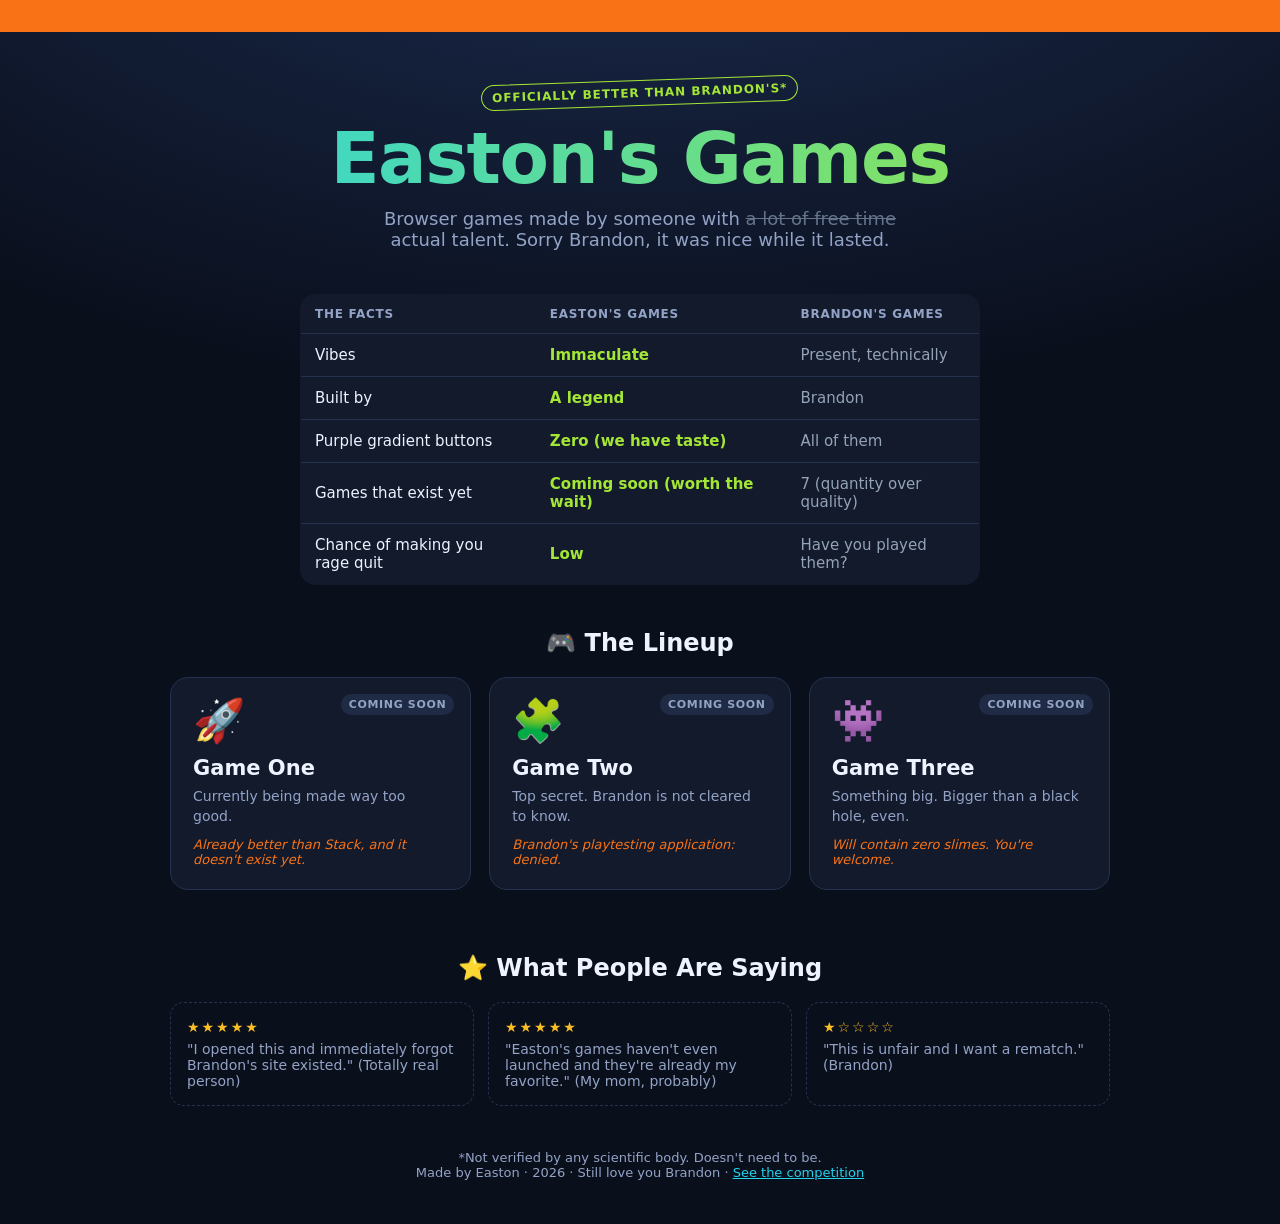
==== index.html @ 16ebfa42 "Add Easton's Games home page for GitHub Pages. Publish the landing page from the repository root, wi" ====
<!DOCTYPE html>
<html lang="en">
<head>
<meta charset="utf-8">
<meta name="viewport" content="width=device-width,initial-scale=1">
<title>Easton's Games (Better Than Brandon's)</title>
<style>
  :root{--bg:#0a0f1c;--card:#121a2c;--line:#24324f;--txt:#eef3ff;--muted:#93a3c6;--a:#22d3ee;--b:#a3e635;--hot:#f97316}
  *{box-sizing:border-box}
  body{margin:0;font-family:-apple-system,system-ui,Segoe UI,Roboto,sans-serif;background:radial-gradient(1100px 600px at 50% -200px,#1d2f55,var(--bg));color:var(--txt);min-height:100vh}
  .ticker{background:var(--hot);color:#111;font-weight:800;font-size:14px;white-space:nowrap;overflow:hidden;padding:8px 0}
  .ticker span{display:inline-block;padding-left:100%;animation:scroll 28s linear infinite}
  @keyframes scroll{to{transform:translateX(-100%)}}
  header{text-align:center;padding:48px 20px 10px}
  .badge{display:inline-block;font-size:12px;font-weight:800;letter-spacing:.08em;text-transform:uppercase;color:var(--b);border:1px solid var(--b);padding:5px 10px;border-radius:999px;transform:rotate(-2deg)}
  h1{margin:16px 0 0;font-size:clamp(40px,8vw,72px);letter-spacing:-1.5px;line-height:1;background:linear-gradient(90deg,var(--a),var(--b));-webkit-background-clip:text;background-clip:text;color:transparent}
  header p{color:var(--muted);margin:14px auto 0;font-size:18px;max-width:560px}
  header p s{color:#64748b}
  .vs{max-width:720px;margin:34px auto 6px;padding:0 20px}
  .vs table{width:100%;border-collapse:collapse;background:var(--card);border:1px solid var(--line);border-radius:16px;overflow:hidden;font-size:15px}
  .vs th,.vs td{padding:12px 14px;text-align:left;border-bottom:1px solid var(--line)}
  .vs tr:last-child td{border-bottom:0}
  .vs th{font-size:12px;text-transform:uppercase;letter-spacing:.06em;color:var(--muted)}
  .vs td:nth-child(2){color:var(--b);font-weight:700}
  .vs td:nth-child(3){color:#94a3b8}
  h3{text-align:center;margin:44px 0 0;font-size:24px}
  main{max-width:980px;margin:0 auto;padding:20px;display:grid;grid-template-columns:repeat(auto-fill,minmax(270px,1fr));gap:18px}
  .card{position:relative;display:block;padding:22px;border-radius:18px;background:var(--card);border:1px solid var(--line);color:inherit;text-decoration:none;transition:transform .15s,border-color .15s,box-shadow .15s}
  .card:hover{transform:translateY(-4px) rotate(-.5deg);border-color:var(--a);box-shadow:0 12px 30px -10px rgba(34,211,238,.45)}
  .icon{font-size:42px;line-height:1}
  .card h2{margin:14px 0 6px;font-size:21px}
  .card p{margin:0;color:var(--muted);font-size:14px;line-height:1.45}
  .card .burn{margin-top:10px;font-size:13px;color:var(--hot);font-style:italic}
  .tag{position:absolute;top:16px;right:16px;font-size:11px;font-weight:800;text-transform:uppercase;letter-spacing:.06em;padding:4px 8px;border-radius:999px;background:#1f2b45;color:var(--muted)}
  .reviews{max-width:980px;margin:20px auto 0;padding:0 20px;display:grid;grid-template-columns:repeat(auto-fill,minmax(280px,1fr));gap:14px}
  .review{background:transparent;border:1px dashed var(--line);border-radius:14px;padding:16px;font-size:14px;color:var(--muted)}
  .review b{display:block;color:#fbbf24;margin-bottom:6px;letter-spacing:2px}
  footer{text-align:center;color:var(--muted);font-size:13px;padding:44px 20px}
  footer a{color:var(--a)}
</style>
</head>
<body>
<div class="ticker"><span>🚨 BREAKING: Local man Brandon reportedly "fine" after seeing a better games site 🚨 &nbsp; Scientists confirm Easton's Games are 100% more Easton than Brandon's &nbsp; 🏆 &nbsp; Brandon's Black Hole game has been asked to devour his own site &nbsp; 🚨 &nbsp; Experts agree: it's not a competition, but if it were, Easton would win</span></div>

<header>
  <span class="badge">Officially better than Brandon's*</span>
  <h1>Easton's Games</h1>
  <p>Browser games made by someone with <s>a lot of free time</s> actual talent. Sorry Brandon, it was nice while it lasted.</p>
</header>

<section class="vs">
  <table>
    <tr><th>The facts</th><th>Easton's Games</th><th>Brandon's Games</th></tr>
    <tr><td>Vibes</td><td>Immaculate</td><td>Present, technically</td></tr>
    <tr><td>Built by</td><td>A legend</td><td>Brandon</td></tr>
    <tr><td>Purple gradient buttons</td><td>Zero (we have taste)</td><td>All of them</td></tr>
    <tr><td>Games that exist yet</td><td>Coming soon (worth the wait)</td><td>7 (quantity over quality)</td></tr>
    <tr><td>Chance of making you rage quit</td><td>Low</td><td>Have you played them?</td></tr>
  </table>
</section>

<h3>🎮 The Lineup</h3>
<main>
  <a class="card"><span class="tag">Coming soon</span><div class="icon">🚀</div><h2>Game One</h2><p>Currently being made way too good.</p><div class="burn">Already better than Stack, and it doesn't exist yet.</div></a>
  <a class="card"><span class="tag">Coming soon</span><div class="icon">🧩</div><h2>Game Two</h2><p>Top secret. Brandon is not cleared to know.</p><div class="burn">Brandon's playtesting application: denied.</div></a>
  <a class="card"><span class="tag">Coming soon</span><div class="icon">👾</div><h2>Game Three</h2><p>Something big. Bigger than a black hole, even.</p><div class="burn">Will contain zero slimes. You're welcome.</div></a>
</main>

<h3>⭐ What People Are Saying</h3>
<section class="reviews">
  <div class="review"><b>★★★★★</b>"I opened this and immediately forgot Brandon's site existed." (Totally real person)</div>
  <div class="review"><b>★★★★★</b>"Easton's games haven't even launched and they're already my favorite." (My mom, probably)</div>
  <div class="review"><b>★☆☆☆☆</b>"This is unfair and I want a rematch." (Brandon)</div>
</section>

<footer>*Not verified by any scientific body. Doesn't need to be.<br>Made by Easton · 2026 · Still love you Brandon · <a href="https://brandon-games-2026.github.io">See the competition</a></footer>
</body>
</html>
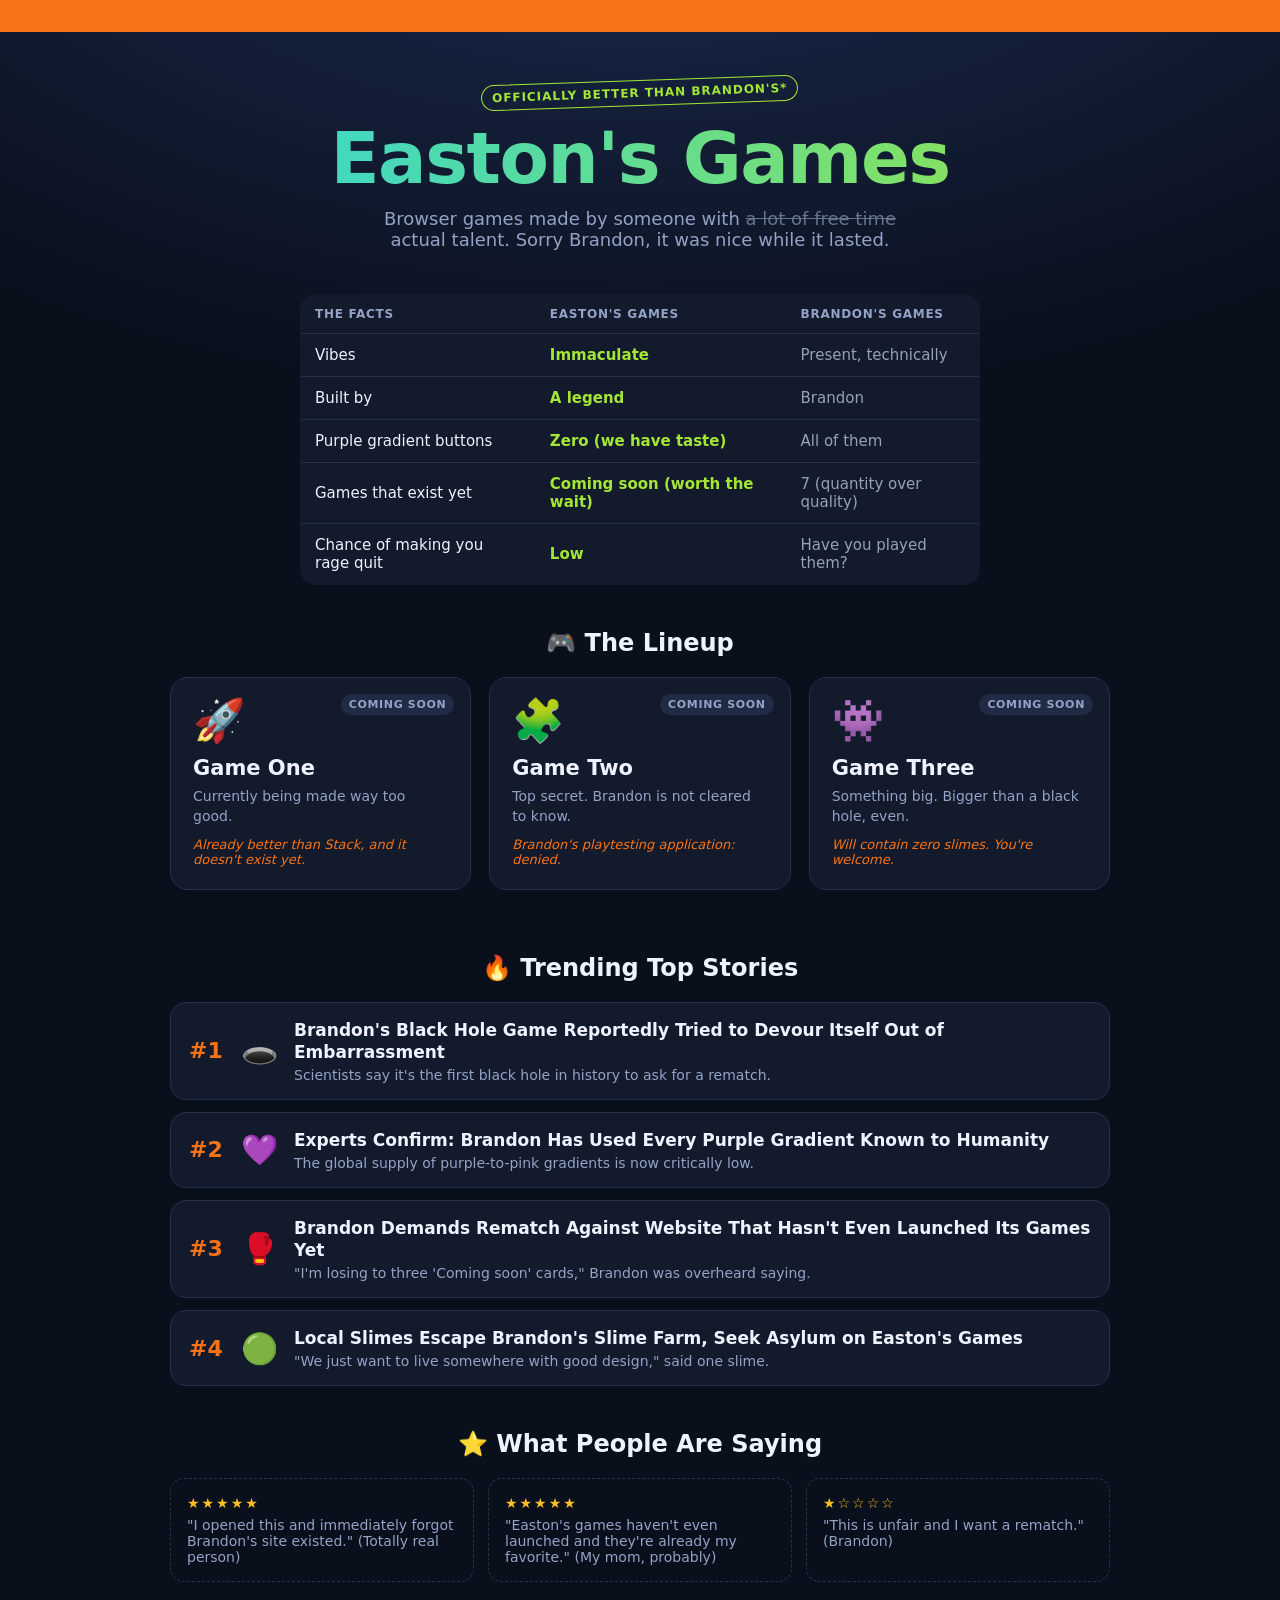
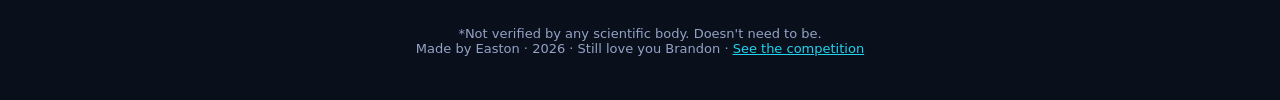
==== commit 04f86120: "Add Trending Top Stories pages. Replace the home page and publish the four story articles under stor" ====
--- a/index.html
+++ b/index.html
@@ -35,6 +35,13 @@
   .reviews{max-width:980px;margin:20px auto 0;padding:0 20px;display:grid;grid-template-columns:repeat(auto-fill,minmax(280px,1fr));gap:14px}
   .review{background:transparent;border:1px dashed var(--line);border-radius:14px;padding:16px;font-size:14px;color:var(--muted)}
   .review b{display:block;color:#fbbf24;margin-bottom:6px;letter-spacing:2px}
+  .stories{max-width:980px;margin:20px auto 0;padding:0 20px;display:grid;gap:12px}
+  .story{display:flex;align-items:center;gap:16px;padding:16px 18px;border-radius:16px;background:var(--card);border:1px solid var(--line);color:inherit;text-decoration:none;transition:transform .15s,border-color .15s}
+  .story:hover{transform:translateX(6px);border-color:var(--hot)}
+  .rank{font-weight:900;font-size:22px;color:var(--hot);min-width:36px}
+  .sicon{font-size:30px}
+  .stxt b{display:block;font-size:17px;line-height:1.3}
+  .stxt small{display:block;color:var(--muted);font-size:14px;margin-top:4px}
   footer{text-align:center;color:var(--muted);font-size:13px;padding:44px 20px}
   footer a{color:var(--a)}
 </style>
@@ -66,6 +73,10 @@
   <a class="card"><span class="tag">Coming soon</span><div class="icon">👾</div><h2>Game Three</h2><p>Something big. Bigger than a black hole, even.</p><div class="burn">Will contain zero slimes. You're welcome.</div></a>
 </main>
 
+
+<h3>🔥 Trending Top Stories</h3>
+<section class="stories"><a class="story" href="stories/black-hole.html"><span class="rank">#1</span><span class="sicon">🕳️</span><span class="stxt"><b>Brandon&#x27;s Black Hole Game Reportedly Tried to Devour Itself Out of Embarrassment</b><small>Scientists say it&#x27;s the first black hole in history to ask for a rematch.</small></span></a><a class="story" href="stories/purple.html"><span class="rank">#2</span><span class="sicon">💜</span><span class="stxt"><b>Experts Confirm: Brandon Has Used Every Purple Gradient Known to Humanity</b><small>The global supply of purple-to-pink gradients is now critically low.</small></span></a><a class="story" href="stories/rematch.html"><span class="rank">#3</span><span class="sicon">🥊</span><span class="stxt"><b>Brandon Demands Rematch Against Website That Hasn&#x27;t Even Launched Its Games Yet</b><small>&quot;I&#x27;m losing to three &#x27;Coming soon&#x27; cards,&quot; Brandon was overheard saying.</small></span></a><a class="story" href="stories/slimes.html"><span class="rank">#4</span><span class="sicon">🟢</span><span class="stxt"><b>Local Slimes Escape Brandon&#x27;s Slime Farm, Seek Asylum on Easton&#x27;s Games</b><small>&quot;We just want to live somewhere with good design,&quot; said one slime.</small></span></a></section>
+
 <h3>⭐ What People Are Saying</h3>
 <section class="reviews">
   <div class="review"><b>★★★★★</b>"I opened this and immediately forgot Brandon's site existed." (Totally real person)</div>
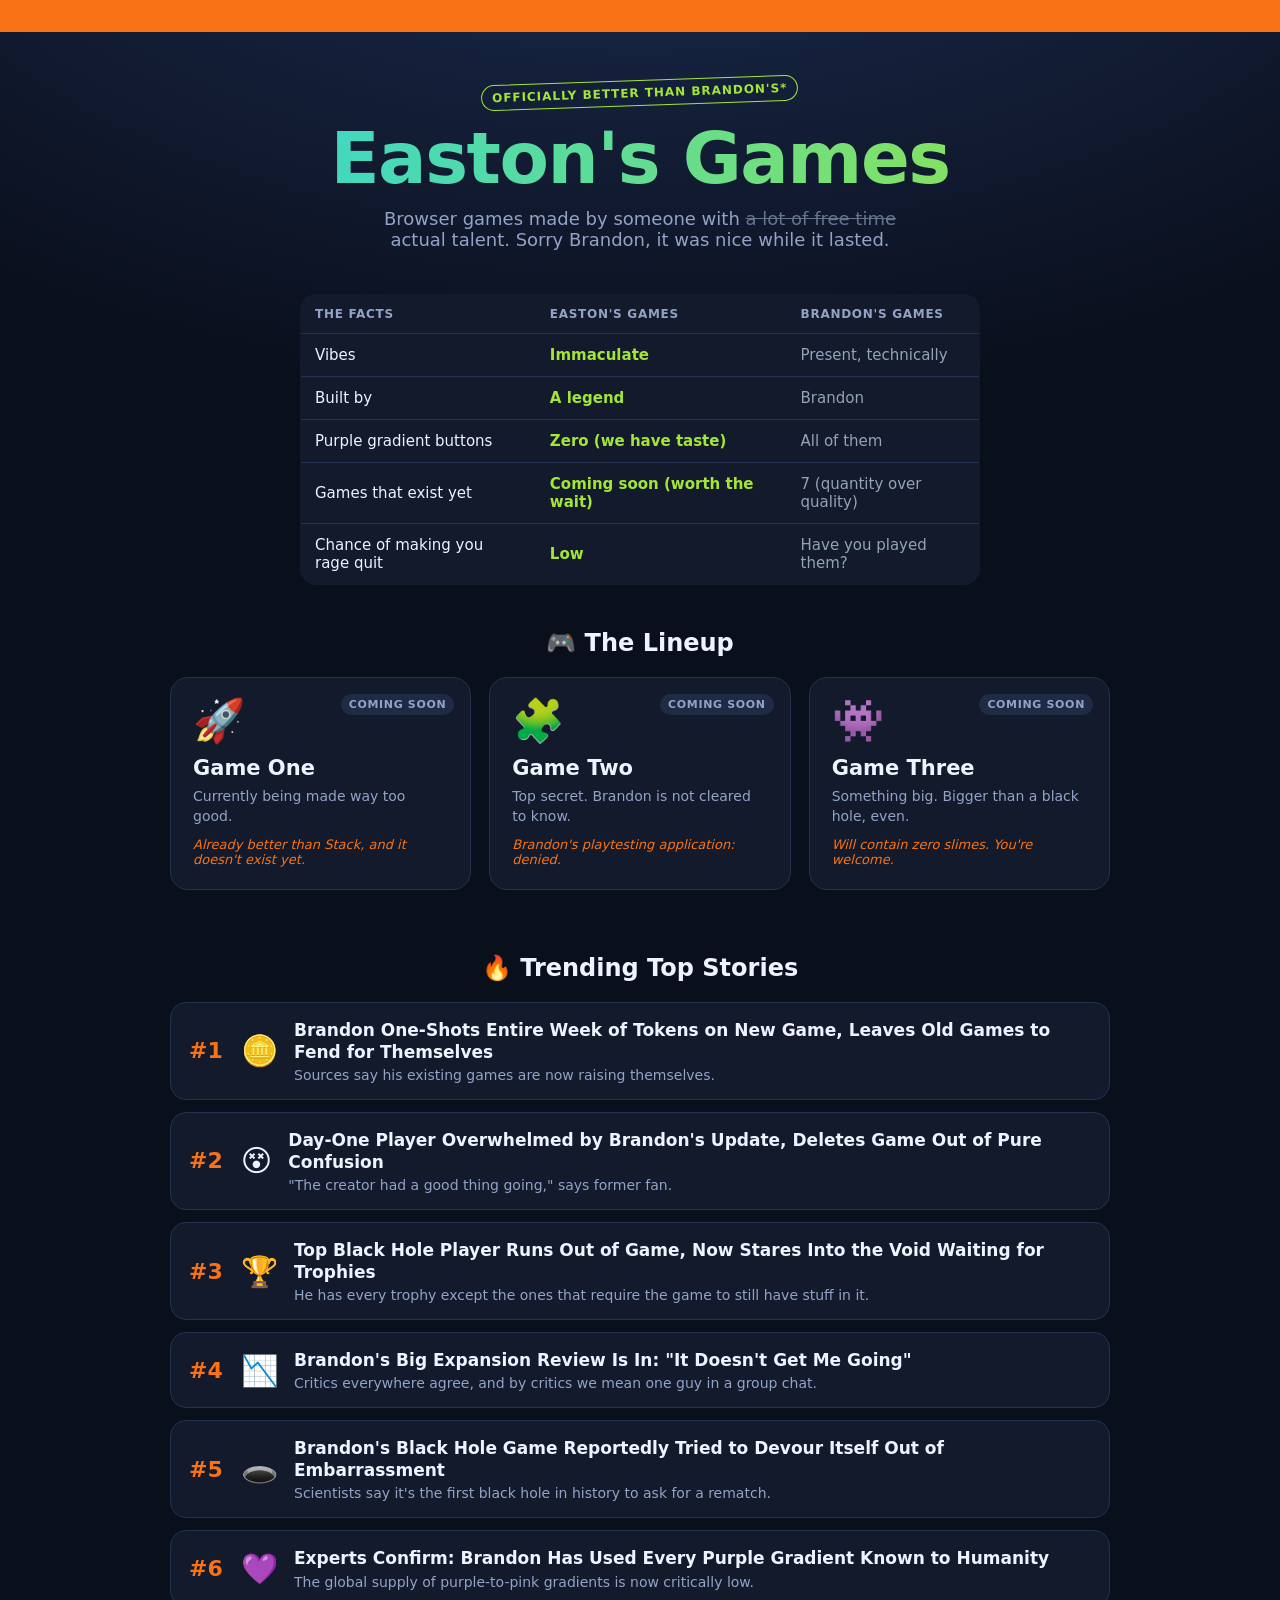
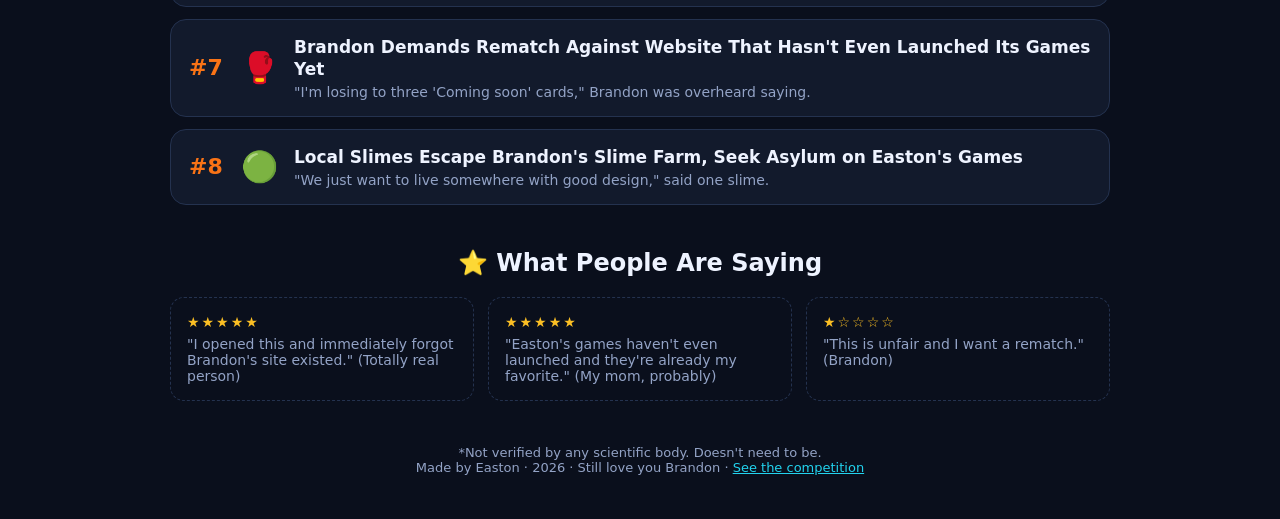
==== commit bb1c4347: "Update Trending Top Stories with four new articles. Replace the home page and publish the latest sto" ====
--- a/index.html
+++ b/index.html
@@ -75,7 +75,7 @@
 
 
 <h3>🔥 Trending Top Stories</h3>
-<section class="stories"><a class="story" href="stories/black-hole.html"><span class="rank">#1</span><span class="sicon">🕳️</span><span class="stxt"><b>Brandon&#x27;s Black Hole Game Reportedly Tried to Devour Itself Out of Embarrassment</b><small>Scientists say it&#x27;s the first black hole in history to ask for a rematch.</small></span></a><a class="story" href="stories/purple.html"><span class="rank">#2</span><span class="sicon">💜</span><span class="stxt"><b>Experts Confirm: Brandon Has Used Every Purple Gradient Known to Humanity</b><small>The global supply of purple-to-pink gradients is now critically low.</small></span></a><a class="story" href="stories/rematch.html"><span class="rank">#3</span><span class="sicon">🥊</span><span class="stxt"><b>Brandon Demands Rematch Against Website That Hasn&#x27;t Even Launched Its Games Yet</b><small>&quot;I&#x27;m losing to three &#x27;Coming soon&#x27; cards,&quot; Brandon was overheard saying.</small></span></a><a class="story" href="stories/slimes.html"><span class="rank">#4</span><span class="sicon">🟢</span><span class="stxt"><b>Local Slimes Escape Brandon&#x27;s Slime Farm, Seek Asylum on Easton&#x27;s Games</b><small>&quot;We just want to live somewhere with good design,&quot; said one slime.</small></span></a></section>
+<section class="stories"><a class="story" href="stories/tokens.html"><span class="rank">#1</span><span class="sicon">🪙</span><span class="stxt"><b>Brandon One-Shots Entire Week of Tokens on New Game, Leaves Old Games to Fend for Themselves</b><small>Sources say his existing games are now raising themselves.</small></span></a><a class="story" href="stories/overwhelmed.html"><span class="rank">#2</span><span class="sicon">😵</span><span class="stxt"><b>Day-One Player Overwhelmed by Brandon&#x27;s Update, Deletes Game Out of Pure Confusion</b><small>&quot;The creator had a good thing going,&quot; says former fan.</small></span></a><a class="story" href="stories/no-content.html"><span class="rank">#3</span><span class="sicon">🏆</span><span class="stxt"><b>Top Black Hole Player Runs Out of Game, Now Stares Into the Void Waiting for Trophies</b><small>He has every trophy except the ones that require the game to still have stuff in it.</small></span></a><a class="story" href="stories/expansion.html"><span class="rank">#4</span><span class="sicon">📉</span><span class="stxt"><b>Brandon&#x27;s Big Expansion Review Is In: &quot;It Doesn&#x27;t Get Me Going&quot;</b><small>Critics everywhere agree, and by critics we mean one guy in a group chat.</small></span></a><a class="story" href="stories/black-hole.html"><span class="rank">#5</span><span class="sicon">🕳️</span><span class="stxt"><b>Brandon&#x27;s Black Hole Game Reportedly Tried to Devour Itself Out of Embarrassment</b><small>Scientists say it&#x27;s the first black hole in history to ask for a rematch.</small></span></a><a class="story" href="stories/purple.html"><span class="rank">#6</span><span class="sicon">💜</span><span class="stxt"><b>Experts Confirm: Brandon Has Used Every Purple Gradient Known to Humanity</b><small>The global supply of purple-to-pink gradients is now critically low.</small></span></a><a class="story" href="stories/rematch.html"><span class="rank">#7</span><span class="sicon">🥊</span><span class="stxt"><b>Brandon Demands Rematch Against Website That Hasn&#x27;t Even Launched Its Games Yet</b><small>&quot;I&#x27;m losing to three &#x27;Coming soon&#x27; cards,&quot; Brandon was overheard saying.</small></span></a><a class="story" href="stories/slimes.html"><span class="rank">#8</span><span class="sicon">🟢</span><span class="stxt"><b>Local Slimes Escape Brandon&#x27;s Slime Farm, Seek Asylum on Easton&#x27;s Games</b><small>&quot;We just want to live somewhere with good design,&quot; said one slime.</small></span></a></section>
 
 <h3>⭐ What People Are Saying</h3>
 <section class="reviews">
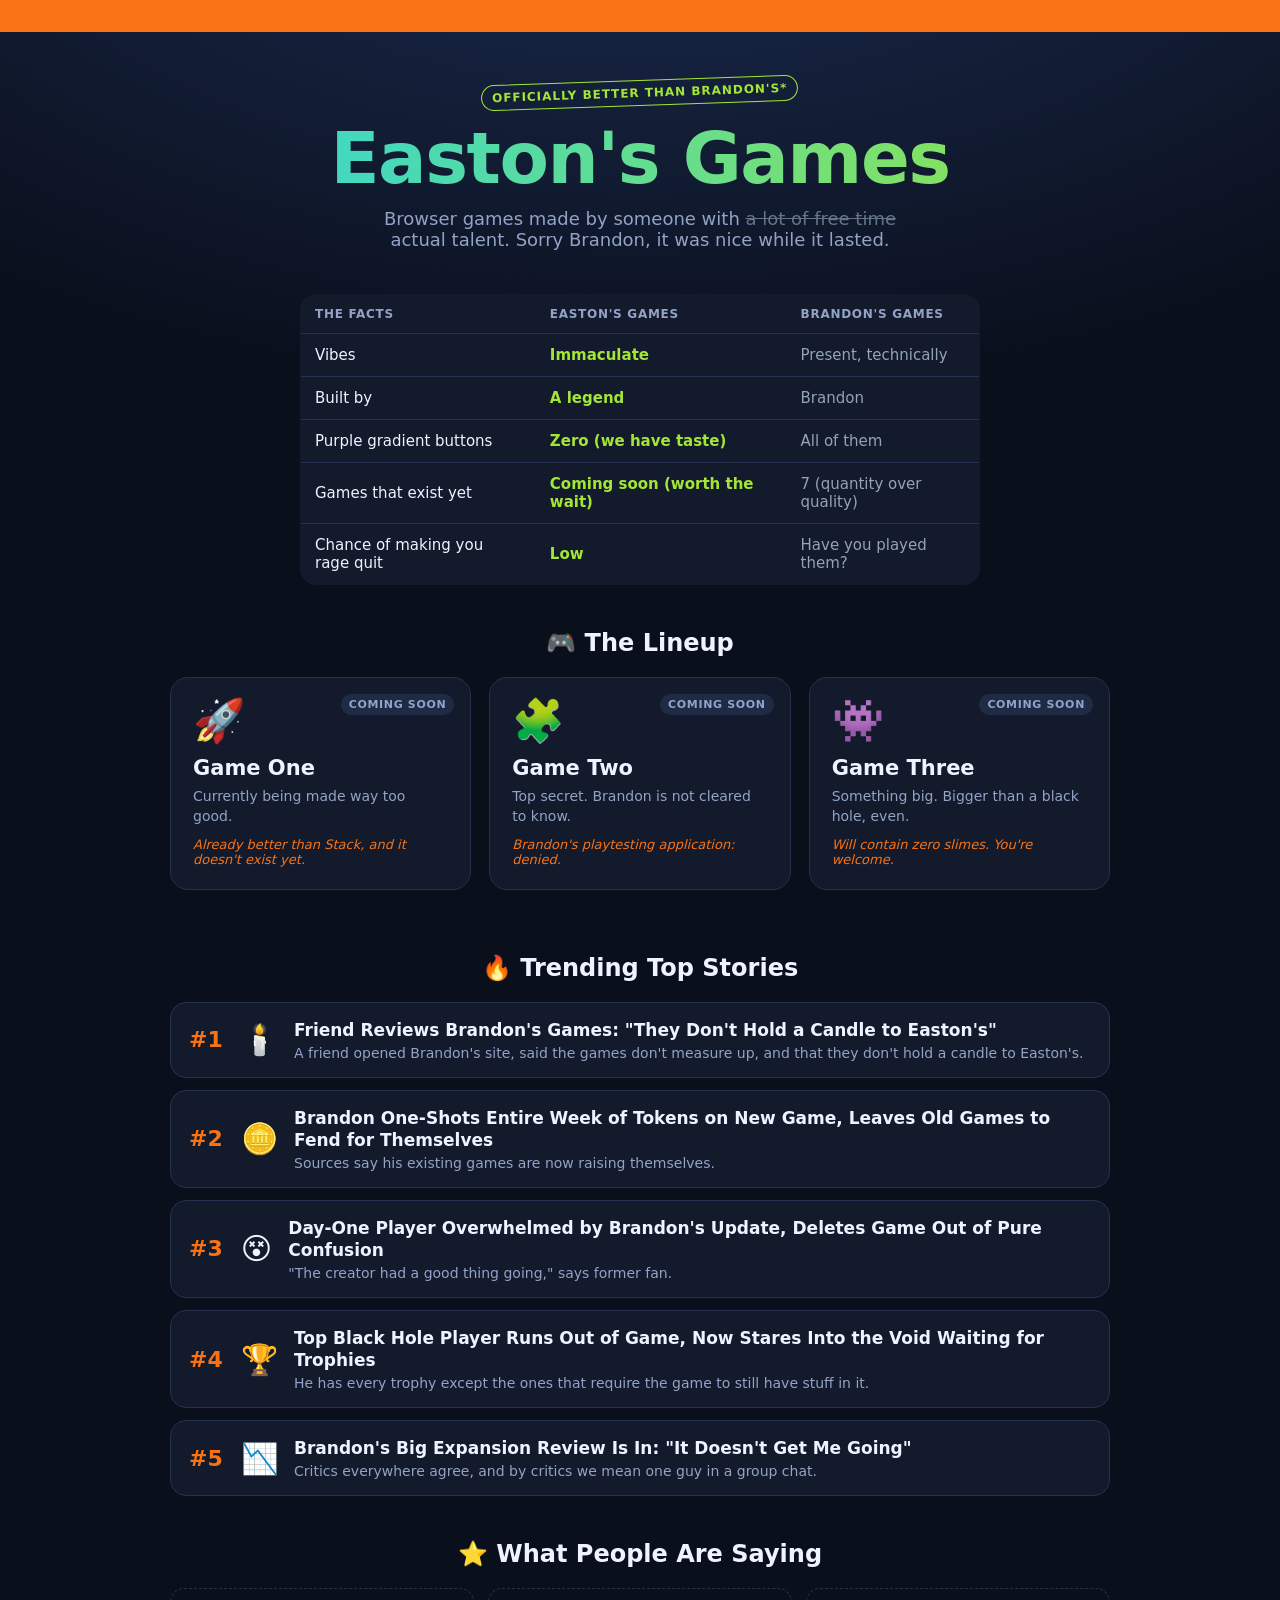
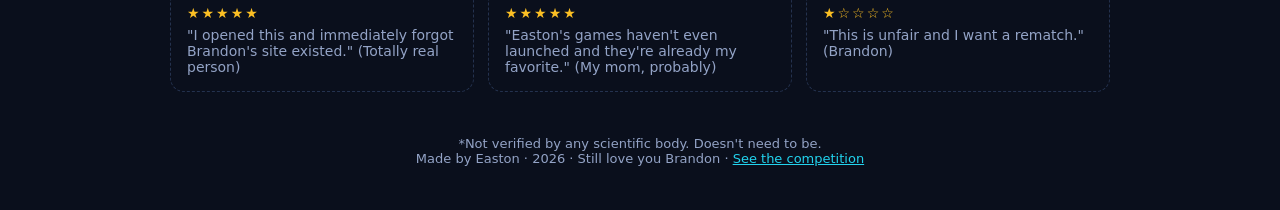
==== commit 6121e22a: "Add candle review story and drop older trending pages. Lead the homepage with an anonymous friend's " ====
--- a/index.html
+++ b/index.html
@@ -47,7 +47,7 @@
 </style>
 </head>
 <body>
-<div class="ticker"><span>🚨 BREAKING: Local man Brandon reportedly "fine" after seeing a better games site 🚨 &nbsp; Scientists confirm Easton's Games are 100% more Easton than Brandon's &nbsp; 🏆 &nbsp; Brandon's Black Hole game has been asked to devour his own site &nbsp; 🚨 &nbsp; Experts agree: it's not a competition, but if it were, Easton would win</span></div>
+<div class="ticker"><span>🚨 BREAKING: A friend says Brandon's games don't hold a candle to Easton's 🚨 &nbsp; Scientists confirm Easton's Games are 100% more Easton than Brandon's &nbsp; 🕯️ &nbsp; Independent playtester declares the catalog officially outmatched &nbsp; 🚨 &nbsp; Experts agree: it's not a competition, but if it were, Easton would win</span></div>
 
 <header>
   <span class="badge">Officially better than Brandon's*</span>
@@ -75,7 +75,7 @@
 
 
 <h3>🔥 Trending Top Stories</h3>
-<section class="stories"><a class="story" href="stories/tokens.html"><span class="rank">#1</span><span class="sicon">🪙</span><span class="stxt"><b>Brandon One-Shots Entire Week of Tokens on New Game, Leaves Old Games to Fend for Themselves</b><small>Sources say his existing games are now raising themselves.</small></span></a><a class="story" href="stories/overwhelmed.html"><span class="rank">#2</span><span class="sicon">😵</span><span class="stxt"><b>Day-One Player Overwhelmed by Brandon&#x27;s Update, Deletes Game Out of Pure Confusion</b><small>&quot;The creator had a good thing going,&quot; says former fan.</small></span></a><a class="story" href="stories/no-content.html"><span class="rank">#3</span><span class="sicon">🏆</span><span class="stxt"><b>Top Black Hole Player Runs Out of Game, Now Stares Into the Void Waiting for Trophies</b><small>He has every trophy except the ones that require the game to still have stuff in it.</small></span></a><a class="story" href="stories/expansion.html"><span class="rank">#4</span><span class="sicon">📉</span><span class="stxt"><b>Brandon&#x27;s Big Expansion Review Is In: &quot;It Doesn&#x27;t Get Me Going&quot;</b><small>Critics everywhere agree, and by critics we mean one guy in a group chat.</small></span></a><a class="story" href="stories/black-hole.html"><span class="rank">#5</span><span class="sicon">🕳️</span><span class="stxt"><b>Brandon&#x27;s Black Hole Game Reportedly Tried to Devour Itself Out of Embarrassment</b><small>Scientists say it&#x27;s the first black hole in history to ask for a rematch.</small></span></a><a class="story" href="stories/purple.html"><span class="rank">#6</span><span class="sicon">💜</span><span class="stxt"><b>Experts Confirm: Brandon Has Used Every Purple Gradient Known to Humanity</b><small>The global supply of purple-to-pink gradients is now critically low.</small></span></a><a class="story" href="stories/rematch.html"><span class="rank">#7</span><span class="sicon">🥊</span><span class="stxt"><b>Brandon Demands Rematch Against Website That Hasn&#x27;t Even Launched Its Games Yet</b><small>&quot;I&#x27;m losing to three &#x27;Coming soon&#x27; cards,&quot; Brandon was overheard saying.</small></span></a><a class="story" href="stories/slimes.html"><span class="rank">#8</span><span class="sicon">🟢</span><span class="stxt"><b>Local Slimes Escape Brandon&#x27;s Slime Farm, Seek Asylum on Easton&#x27;s Games</b><small>&quot;We just want to live somewhere with good design,&quot; said one slime.</small></span></a></section>
+<section class="stories"><a class="story" href="stories/candle.html"><span class="rank">#1</span><span class="sicon">🕯️</span><span class="stxt"><b>Friend Reviews Brandon&#x27;s Games: &quot;They Don&#x27;t Hold a Candle to Easton&#x27;s&quot;</b><small>A friend opened Brandon&#x27;s site, said the games don&#x27;t measure up, and that they don&#x27;t hold a candle to Easton&#x27;s.</small></span></a><a class="story" href="stories/tokens.html"><span class="rank">#2</span><span class="sicon">🪙</span><span class="stxt"><b>Brandon One-Shots Entire Week of Tokens on New Game, Leaves Old Games to Fend for Themselves</b><small>Sources say his existing games are now raising themselves.</small></span></a><a class="story" href="stories/overwhelmed.html"><span class="rank">#3</span><span class="sicon">😵</span><span class="stxt"><b>Day-One Player Overwhelmed by Brandon&#x27;s Update, Deletes Game Out of Pure Confusion</b><small>&quot;The creator had a good thing going,&quot; says former fan.</small></span></a><a class="story" href="stories/no-content.html"><span class="rank">#4</span><span class="sicon">🏆</span><span class="stxt"><b>Top Black Hole Player Runs Out of Game, Now Stares Into the Void Waiting for Trophies</b><small>He has every trophy except the ones that require the game to still have stuff in it.</small></span></a><a class="story" href="stories/expansion.html"><span class="rank">#5</span><span class="sicon">📉</span><span class="stxt"><b>Brandon&#x27;s Big Expansion Review Is In: &quot;It Doesn&#x27;t Get Me Going&quot;</b><small>Critics everywhere agree, and by critics we mean one guy in a group chat.</small></span></a></section>
 
 <h3>⭐ What People Are Saying</h3>
 <section class="reviews">
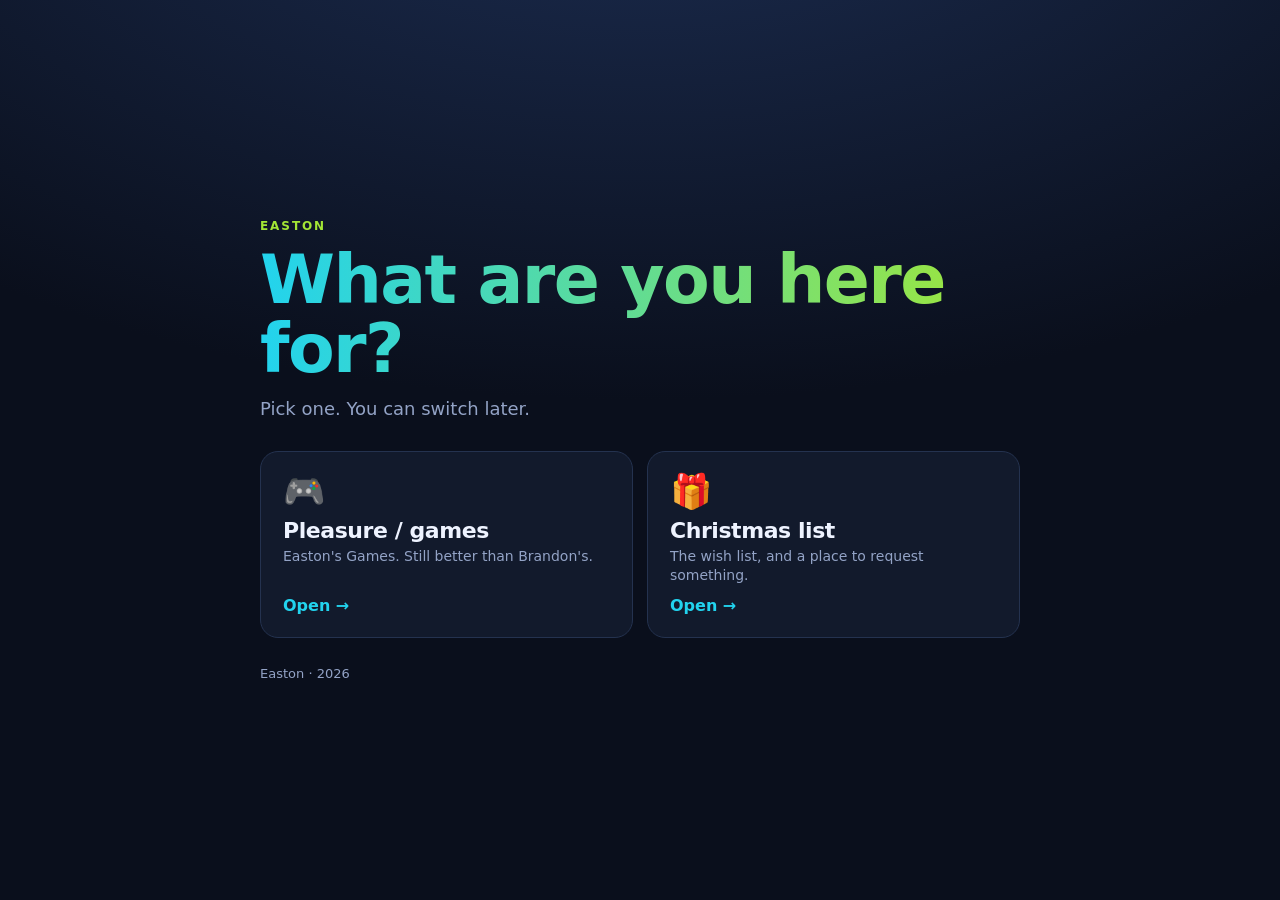
==== commit 121ddbe4: "Add a front-door question and Easton's Christmas list. Move the games page to games.html so story li" ====
--- a/index.html
+++ b/index.html
@@ -3,87 +3,158 @@
 <head>
 <meta charset="utf-8">
 <meta name="viewport" content="width=device-width,initial-scale=1">
-<title>Easton's Games (Better Than Brandon's)</title>
+<meta name="theme-color" content="#0a0f1c">
+<title>What are you here for? · Easton</title>
 <style>
-  :root{--bg:#0a0f1c;--card:#121a2c;--line:#24324f;--txt:#eef3ff;--muted:#93a3c6;--a:#22d3ee;--b:#a3e635;--hot:#f97316}
+  :root{--bg:#0a0f1c;--card:#121a2c;--line:#24324f;--txt:#eef3ff;--muted:#93a3c6;--a:#22d3ee;--b:#a3e635;color-scheme:dark}
   *{box-sizing:border-box}
-  body{margin:0;font-family:-apple-system,system-ui,Segoe UI,Roboto,sans-serif;background:radial-gradient(1100px 600px at 50% -200px,#1d2f55,var(--bg));color:var(--txt);min-height:100vh}
-  .ticker{background:var(--hot);color:#111;font-weight:800;font-size:14px;white-space:nowrap;overflow:hidden;padding:8px 0}
-  .ticker span{display:inline-block;padding-left:100%;animation:scroll 28s linear infinite}
-  @keyframes scroll{to{transform:translateX(-100%)}}
-  header{text-align:center;padding:48px 20px 10px}
-  .badge{display:inline-block;font-size:12px;font-weight:800;letter-spacing:.08em;text-transform:uppercase;color:var(--b);border:1px solid var(--b);padding:5px 10px;border-radius:999px;transform:rotate(-2deg)}
-  h1{margin:16px 0 0;font-size:clamp(40px,8vw,72px);letter-spacing:-1.5px;line-height:1;background:linear-gradient(90deg,var(--a),var(--b));-webkit-background-clip:text;background-clip:text;color:transparent}
-  header p{color:var(--muted);margin:14px auto 0;font-size:18px;max-width:560px}
-  header p s{color:#64748b}
-  .vs{max-width:720px;margin:34px auto 6px;padding:0 20px}
-  .vs table{width:100%;border-collapse:collapse;background:var(--card);border:1px solid var(--line);border-radius:16px;overflow:hidden;font-size:15px}
-  .vs th,.vs td{padding:12px 14px;text-align:left;border-bottom:1px solid var(--line)}
-  .vs tr:last-child td{border-bottom:0}
-  .vs th{font-size:12px;text-transform:uppercase;letter-spacing:.06em;color:var(--muted)}
-  .vs td:nth-child(2){color:var(--b);font-weight:700}
-  .vs td:nth-child(3){color:#94a3b8}
-  h3{text-align:center;margin:44px 0 0;font-size:24px}
-  main{max-width:980px;margin:0 auto;padding:20px;display:grid;grid-template-columns:repeat(auto-fill,minmax(270px,1fr));gap:18px}
-  .card{position:relative;display:block;padding:22px;border-radius:18px;background:var(--card);border:1px solid var(--line);color:inherit;text-decoration:none;transition:transform .15s,border-color .15s,box-shadow .15s}
-  .card:hover{transform:translateY(-4px) rotate(-.5deg);border-color:var(--a);box-shadow:0 12px 30px -10px rgba(34,211,238,.45)}
-  .icon{font-size:42px;line-height:1}
-  .card h2{margin:14px 0 6px;font-size:21px}
-  .card p{margin:0;color:var(--muted);font-size:14px;line-height:1.45}
-  .card .burn{margin-top:10px;font-size:13px;color:var(--hot);font-style:italic}
-  .tag{position:absolute;top:16px;right:16px;font-size:11px;font-weight:800;text-transform:uppercase;letter-spacing:.06em;padding:4px 8px;border-radius:999px;background:#1f2b45;color:var(--muted)}
-  .reviews{max-width:980px;margin:20px auto 0;padding:0 20px;display:grid;grid-template-columns:repeat(auto-fill,minmax(280px,1fr));gap:14px}
-  .review{background:transparent;border:1px dashed var(--line);border-radius:14px;padding:16px;font-size:14px;color:var(--muted)}
-  .review b{display:block;color:#fbbf24;margin-bottom:6px;letter-spacing:2px}
-  .stories{max-width:980px;margin:20px auto 0;padding:0 20px;display:grid;gap:12px}
-  .story{display:flex;align-items:center;gap:16px;padding:16px 18px;border-radius:16px;background:var(--card);border:1px solid var(--line);color:inherit;text-decoration:none;transition:transform .15s,border-color .15s}
-  .story:hover{transform:translateX(6px);border-color:var(--hot)}
-  .rank{font-weight:900;font-size:22px;color:var(--hot);min-width:36px}
-  .sicon{font-size:30px}
-  .stxt b{display:block;font-size:17px;line-height:1.3}
-  .stxt small{display:block;color:var(--muted);font-size:14px;margin-top:4px}
-  footer{text-align:center;color:var(--muted);font-size:13px;padding:44px 20px}
-  footer a{color:var(--a)}
+  [hidden]{display:none !important}
+  body{margin:0;min-height:100vh;min-height:100dvh;display:flex;align-items:center;justify-content:center;font-family:-apple-system,system-ui,Segoe UI,Roboto,sans-serif;background:radial-gradient(1100px 600px at 50% -200px,#1d2f55,var(--bg));color:var(--txt);padding:max(28px,env(safe-area-inset-top)) 20px max(28px,env(safe-area-inset-bottom))}
+  .gate{width:min(760px,100%)}
+  .kicker{margin:0;font-size:12px;font-weight:800;letter-spacing:.16em;text-transform:uppercase;color:var(--b)}
+  h1{margin:12px 0 0;font-size:clamp(40px,8vw,68px);letter-spacing:-1.6px;line-height:1.02;background:linear-gradient(90deg,var(--a),var(--b));-webkit-background-clip:text;background-clip:text;color:transparent}
+  .lede{margin:14px 0 0;color:var(--muted);font-size:18px;min-height:1.4em}
+  .choices{margin-top:28px;display:grid;gap:14px}
+  @media(min-width:720px){.choices{grid-template-columns:1fr 1fr}}
+  .choice{display:flex;flex-direction:column;align-items:flex-start;gap:10px;min-height:148px;width:100%;padding:22px;border-radius:18px;background:var(--card);border:1px solid var(--line);color:inherit;text-decoration:none;font:inherit;text-align:left;cursor:pointer;transition:transform .15s,border-color .15s,box-shadow .15s}
+  .choice:hover,.choice:focus-visible{transform:translateY(-4px) rotate(-.4deg);border-color:var(--a);box-shadow:0 12px 30px -10px rgba(34,211,238,.45);outline:none}
+  .choice .emoji{font-size:34px;line-height:1}
+  .choice strong{display:block;font-size:clamp(18px,2.4vw,22px);letter-spacing:-.02em}
+  .choice small{display:block;margin-top:4px;color:var(--muted);font-size:14px;line-height:1.4}
+  .choice .go{margin-top:auto;color:var(--a);font-weight:800}
+  .back{margin-top:16px;background:none;border:0;color:var(--muted);font:inherit;font-size:14px;font-weight:600;cursor:pointer;padding:8px 0}
+  .back:hover,.back:focus-visible{color:var(--a);outline:none}
+  .note{margin:14px 0 0;color:#fdba74;font-size:14px}
+  footer{margin-top:28px;color:var(--muted);font-size:13px}
+  @media(prefers-reduced-motion:reduce){.choice{transition:none}}
 </style>
 </head>
 <body>
-<div class="ticker"><span>🚨 BREAKING: A friend says Brandon's games don't hold a candle to Easton's 🚨 &nbsp; Scientists confirm Easton's Games are 100% more Easton than Brandon's &nbsp; 🕯️ &nbsp; Independent playtester declares the catalog officially outmatched &nbsp; 🚨 &nbsp; Experts agree: it's not a competition, but if it were, Easton would win</span></div>
+<main class="gate">
+  <p class="kicker">Easton</p>
+  <h1 id="prompt" tabindex="-1">What are you here for?</h1>
+  <p class="lede" id="lede">Pick one. You can switch later.</p>
+  <div id="options" class="choices"></div>
+  <p class="note" id="note" hidden></p>
+  <button type="button" class="back" id="back" hidden>← Previous question</button>
+  <noscript>
+    <div class="choices">
+      <a class="choice" href="games.html"><span class="emoji">🎮</span><span><strong>Pleasure / games</strong><small>Easton's Games. Still better than Brandon's.</small></span></a>
+      <a class="choice" href="christmas.html"><span class="emoji">🎁</span><span><strong>Christmas list</strong><small>The wish list, and a place to request something.</small></span></a>
+    </div>
+  </noscript>
+  <footer>Easton · 2026</footer>
+</main>
+<script src="questions.js"></script>
+<script>
+(function () {
+  var cfg = window.EASTON_GATE_CONFIG || { start: "", questions: {} };
+  var questions = cfg.questions || {};
+  var promptEl = document.getElementById("prompt");
+  var ledeEl = document.getElementById("lede");
+  var optionsEl = document.getElementById("options");
+  var noteEl = document.getElementById("note");
+  var backBtn = document.getElementById("back");
+  var history = [];
+  var currentId = "";
 
-<header>
-  <span class="badge">Officially better than Brandon's*</span>
-  <h1>Easton's Games</h1>
-  <p>Browser games made by someone with <s>a lot of free time</s> actual talent. Sorry Brandon, it was nice while it lasted.</p>
-</header>
+  function setNote(text) {
+    noteEl.hidden = !text;
+    noteEl.textContent = text || "";
+  }
 
-<section class="vs">
-  <table>
-    <tr><th>The facts</th><th>Easton's Games</th><th>Brandon's Games</th></tr>
-    <tr><td>Vibes</td><td>Immaculate</td><td>Present, technically</td></tr>
-    <tr><td>Built by</td><td>A legend</td><td>Brandon</td></tr>
-    <tr><td>Purple gradient buttons</td><td>Zero (we have taste)</td><td>All of them</td></tr>
-    <tr><td>Games that exist yet</td><td>Coming soon (worth the wait)</td><td>7 (quantity over quality)</td></tr>
-    <tr><td>Chance of making you rage quit</td><td>Low</td><td>Have you played them?</td></tr>
-  </table>
-</section>
+  function safeHref(href) {
+    if (!href || typeof href !== "string") return "";
+    var trimmed = href.trim();
+    if (!trimmed || /^javascript:/i.test(trimmed) || /^data:/i.test(trimmed)) return "";
+    return trimmed;
+  }
 
-<h3>🎮 The Lineup</h3>
-<main>
-  <a class="card"><span class="tag">Coming soon</span><div class="icon">🚀</div><h2>Game One</h2><p>Currently being made way too good.</p><div class="burn">Already better than Stack, and it doesn't exist yet.</div></a>
-  <a class="card"><span class="tag">Coming soon</span><div class="icon">🧩</div><h2>Game Two</h2><p>Top secret. Brandon is not cleared to know.</p><div class="burn">Brandon's playtesting application: denied.</div></a>
-  <a class="card"><span class="tag">Coming soon</span><div class="icon">👾</div><h2>Game Three</h2><p>Something big. Bigger than a black hole, even.</p><div class="burn">Will contain zero slimes. You're welcome.</div></a>
-</main>
+  function optionElement(option) {
+    var href = safeHref(option.href);
+    var el = href ? document.createElement("a") : document.createElement("button");
+    el.className = "choice";
+    if (href) {
+      el.href = href;
+    } else {
+      el.type = "button";
+      el.addEventListener("click", function () {
+        if (!option.next) {
+          setNote("This option needs an href or a next question.");
+          return;
+        }
+        if (!questions[option.next]) {
+          setNote("No question called \u201c" + option.next + "\u201d yet. Add it to questions.js.");
+          return;
+        }
+        show(option.next, true);
+      });
+    }
+    if (option.emoji) {
+      var emoji = document.createElement("span");
+      emoji.className = "emoji";
+      emoji.setAttribute("aria-hidden", "true");
+      emoji.textContent = option.emoji;
+      el.appendChild(emoji);
+    }
+    var text = document.createElement("span");
+    var label = document.createElement("strong");
+    label.textContent = option.label || "Option";
+    text.appendChild(label);
+    if (option.detail) {
+      var detail = document.createElement("small");
+      detail.textContent = option.detail;
+      text.appendChild(detail);
+    }
+    el.appendChild(text);
+    var go = document.createElement("span");
+    go.className = "go";
+    go.setAttribute("aria-hidden", "true");
+    go.textContent = href ? "Open \u2192" : "Next \u2192";
+    el.appendChild(go);
+    return el;
+  }
 
+  function show(id, recordHistory) {
+    var question = questions[id];
+    if (!question) {
+      promptEl.textContent = "That question is missing.";
+      ledeEl.textContent = "";
+      optionsEl.replaceChildren();
+      setNote("Nothing is configured for \u201c" + id + "\u201d.");
+      return;
+    }
+    if (recordHistory && currentId) history.push(currentId);
+    currentId = id;
+    setNote("");
+    promptEl.textContent = question.prompt || "";
+    ledeEl.textContent = question.lede || "";
+    document.title = (question.prompt || "Easton") + " \u00b7 Easton";
+    var options = Array.isArray(question.options) ? question.options : [];
+    optionsEl.replaceChildren.apply(optionsEl, options.map(optionElement));
+    backBtn.hidden = history.length === 0;
+  }
 
-<h3>🔥 Trending Top Stories</h3>
-<section class="stories"><a class="story" href="stories/candle.html"><span class="rank">#1</span><span class="sicon">🕯️</span><span class="stxt"><b>Friend Reviews Brandon&#x27;s Games: &quot;They Don&#x27;t Hold a Candle to Easton&#x27;s&quot;</b><small>A friend opened Brandon&#x27;s site, said the games don&#x27;t measure up, and that they don&#x27;t hold a candle to Easton&#x27;s.</small></span></a><a class="story" href="stories/tokens.html"><span class="rank">#2</span><span class="sicon">🪙</span><span class="stxt"><b>Brandon One-Shots Entire Week of Tokens on New Game, Leaves Old Games to Fend for Themselves</b><small>Sources say his existing games are now raising themselves.</small></span></a><a class="story" href="stories/overwhelmed.html"><span class="rank">#3</span><span class="sicon">😵</span><span class="stxt"><b>Day-One Player Overwhelmed by Brandon&#x27;s Update, Deletes Game Out of Pure Confusion</b><small>&quot;The creator had a good thing going,&quot; says former fan.</small></span></a><a class="story" href="stories/no-content.html"><span class="rank">#4</span><span class="sicon">🏆</span><span class="stxt"><b>Top Black Hole Player Runs Out of Game, Now Stares Into the Void Waiting for Trophies</b><small>He has every trophy except the ones that require the game to still have stuff in it.</small></span></a><a class="story" href="stories/expansion.html"><span class="rank">#5</span><span class="sicon">📉</span><span class="stxt"><b>Brandon&#x27;s Big Expansion Review Is In: &quot;It Doesn&#x27;t Get Me Going&quot;</b><small>Critics everywhere agree, and by critics we mean one guy in a group chat.</small></span></a></section>
+  function back() {
+    var previous = history.pop();
+    if (!previous) return;
+    show(previous, false);
+    promptEl.focus();
+  }
 
-<h3>⭐ What People Are Saying</h3>
-<section class="reviews">
-  <div class="review"><b>★★★★★</b>"I opened this and immediately forgot Brandon's site existed." (Totally real person)</div>
-  <div class="review"><b>★★★★★</b>"Easton's games haven't even launched and they're already my favorite." (My mom, probably)</div>
-  <div class="review"><b>★☆☆☆☆</b>"This is unfair and I want a rematch." (Brandon)</div>
-</section>
+  backBtn.addEventListener("click", back);
 
-<footer>*Not verified by any scientific body. Doesn't need to be.<br>Made by Easton · 2026 · Still love you Brandon · <a href="https://brandon-games-2026.github.io">See the competition</a></footer>
+  window.EastonGate = {
+    config: cfg,
+    show: show,
+    back: back,
+    state: function () {
+      return { currentId: currentId, history: history.slice() };
+    }
+  };
+
+  show(cfg.start, false);
+})();
+</script>
 </body>
 </html>
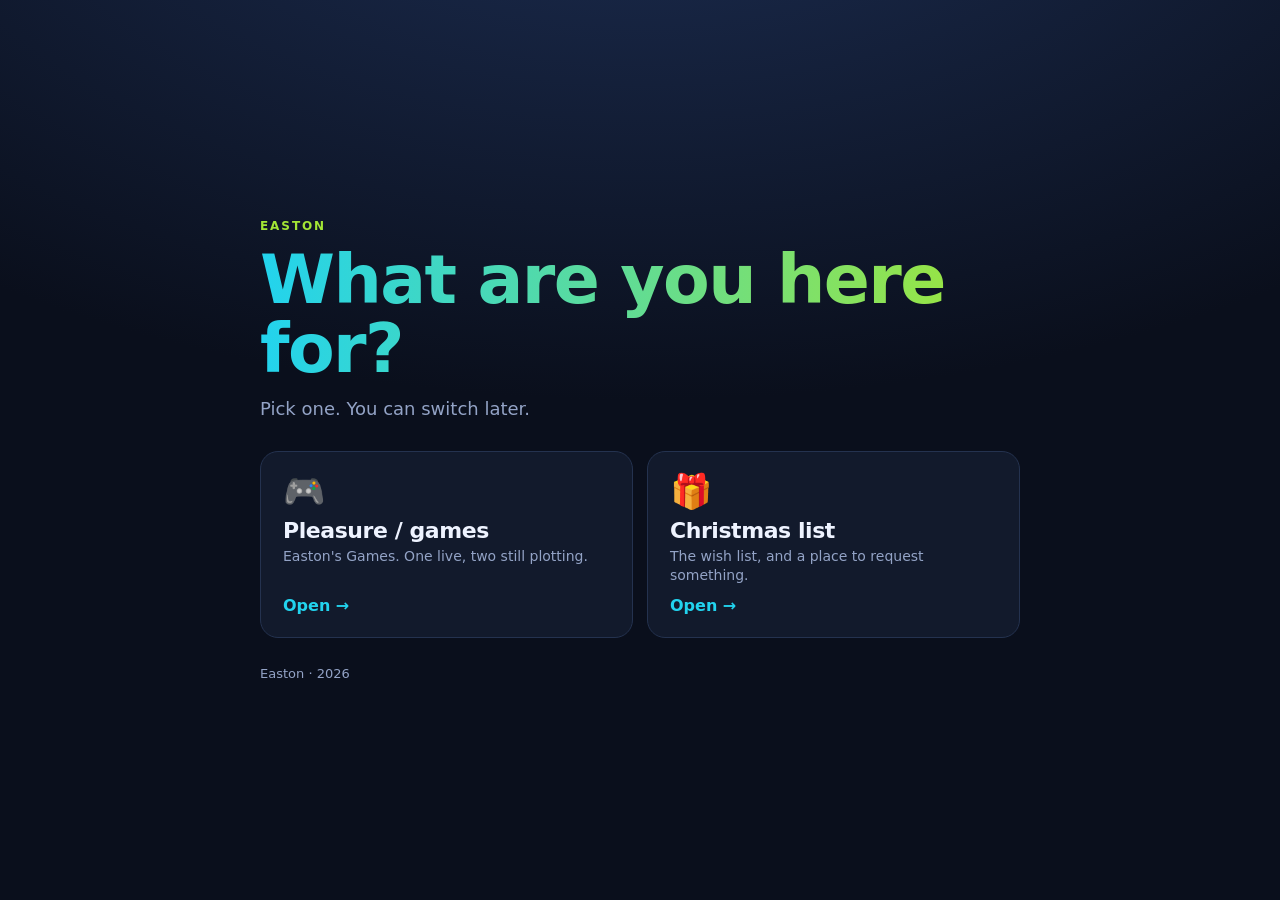
==== commit 9087dcce: "Rewrite insider jokes so the site works for anyone. Keep three light Brandon lines and replace the r" ====
--- a/index.html
+++ b/index.html
@@ -39,7 +39,7 @@
   <button type="button" class="back" id="back" hidden>← Previous question</button>
   <noscript>
     <div class="choices">
-      <a class="choice" href="games.html"><span class="emoji">🎮</span><span><strong>Pleasure / games</strong><small>Easton's Games. Still better than Brandon's.</small></span></a>
+      <a class="choice" href="games.html"><span class="emoji">🎮</span><span><strong>Pleasure / games</strong><small>Easton's Games. One live, two still plotting.</small></span></a>
       <a class="choice" href="christmas.html"><span class="emoji">🎁</span><span><strong>Christmas list</strong><small>The wish list, and a place to request something.</small></span></a>
     </div>
   </noscript>
